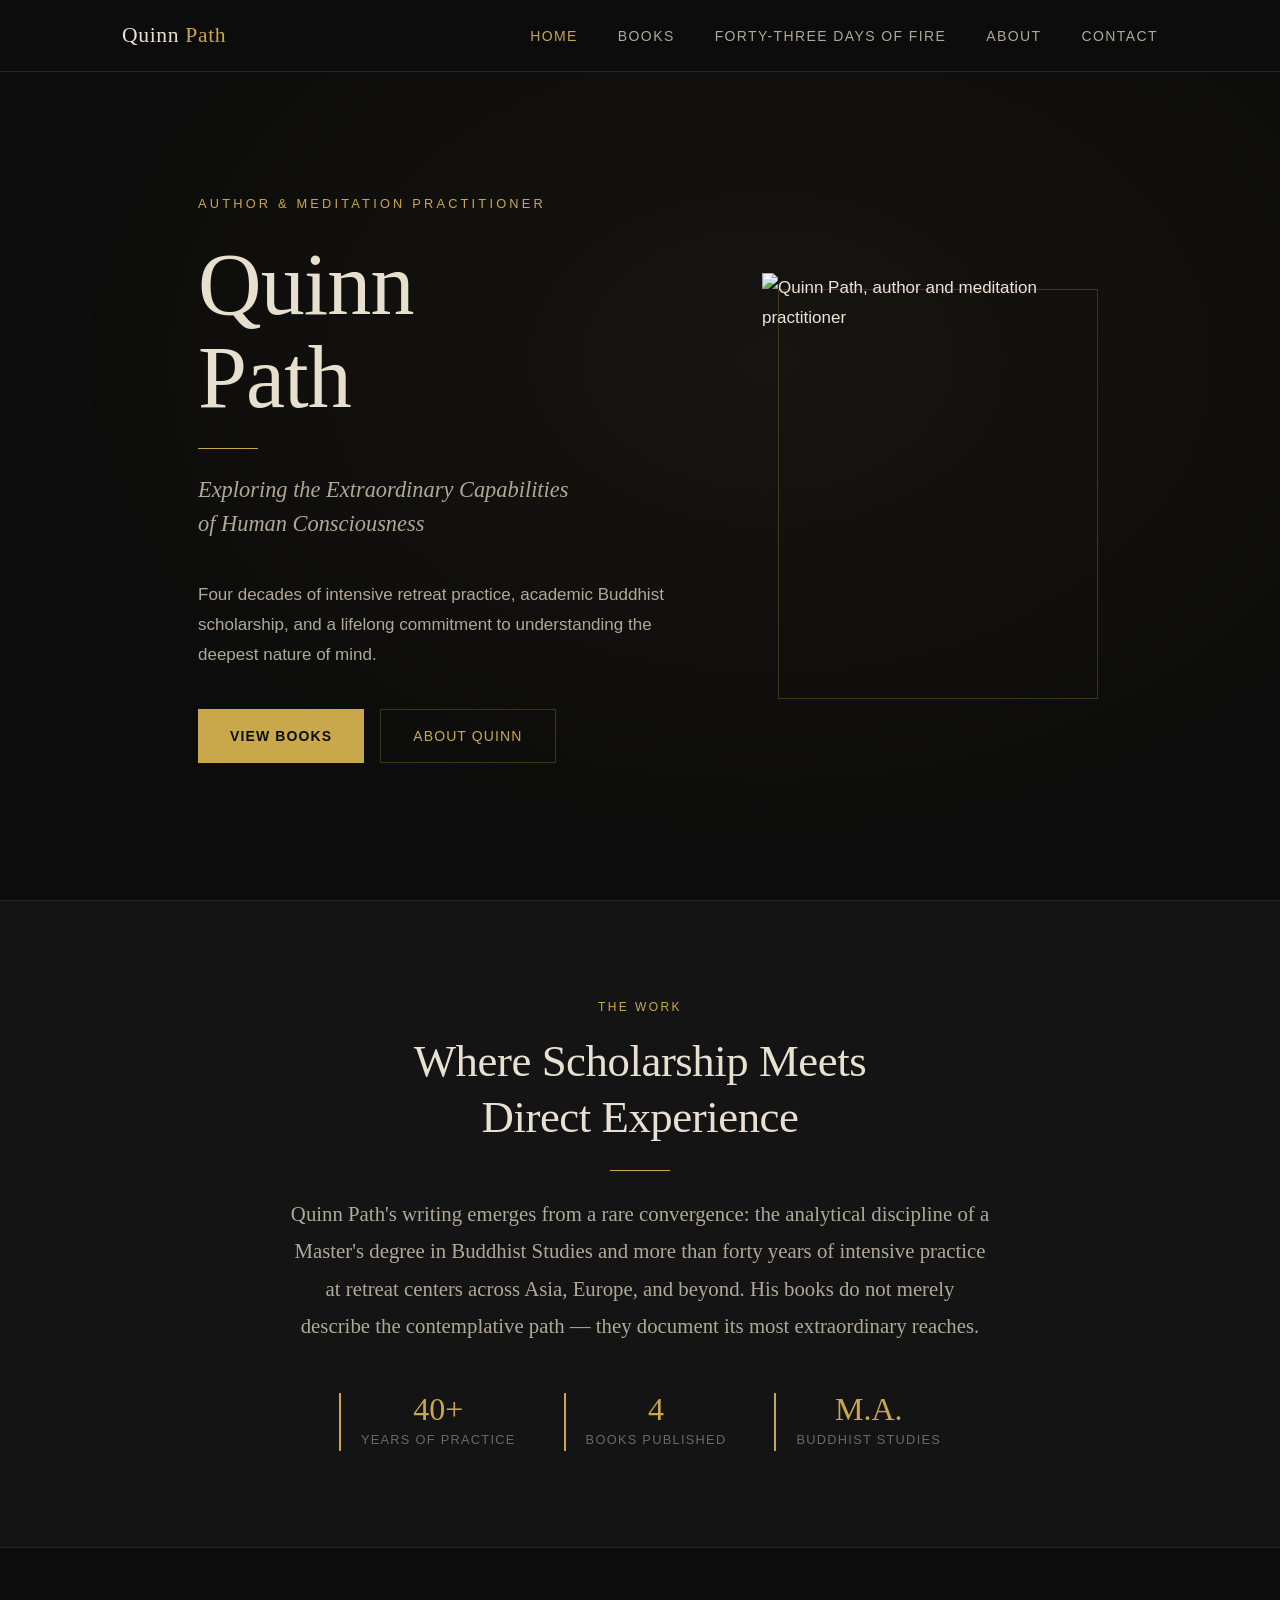
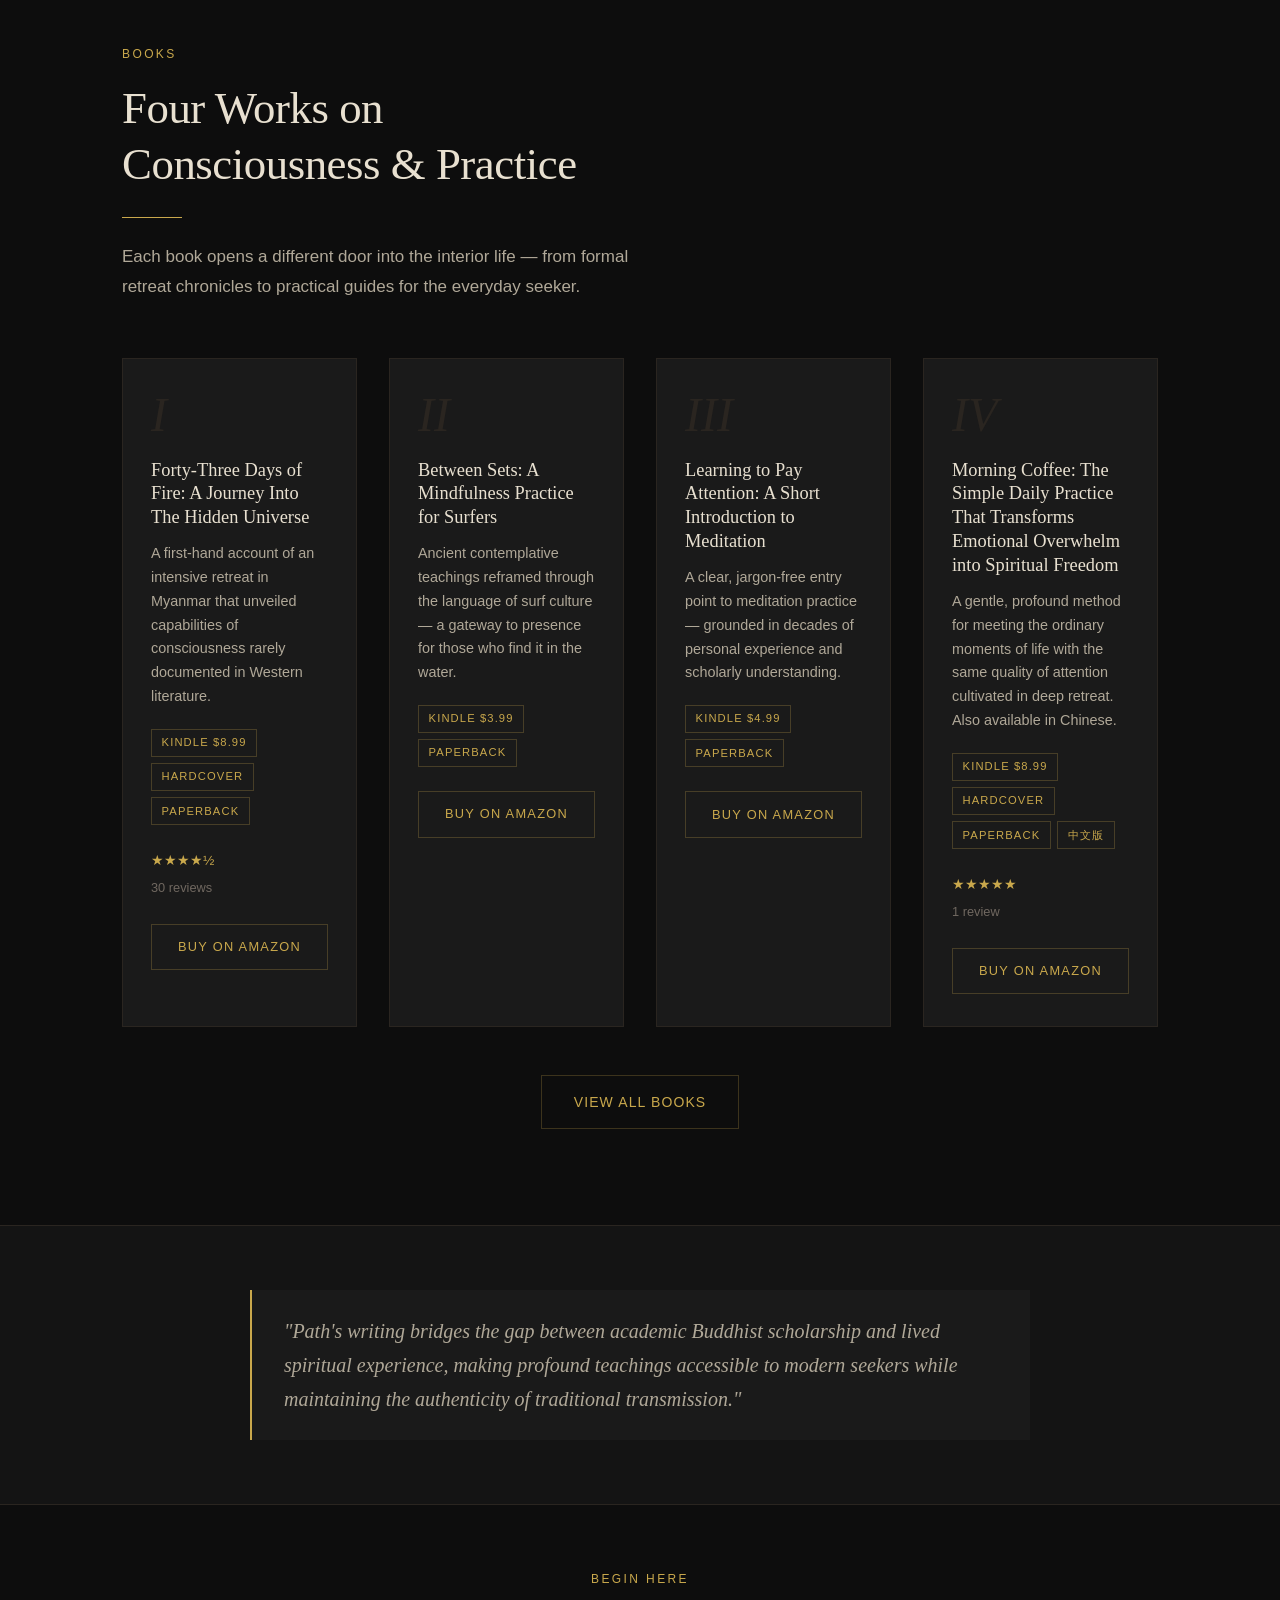
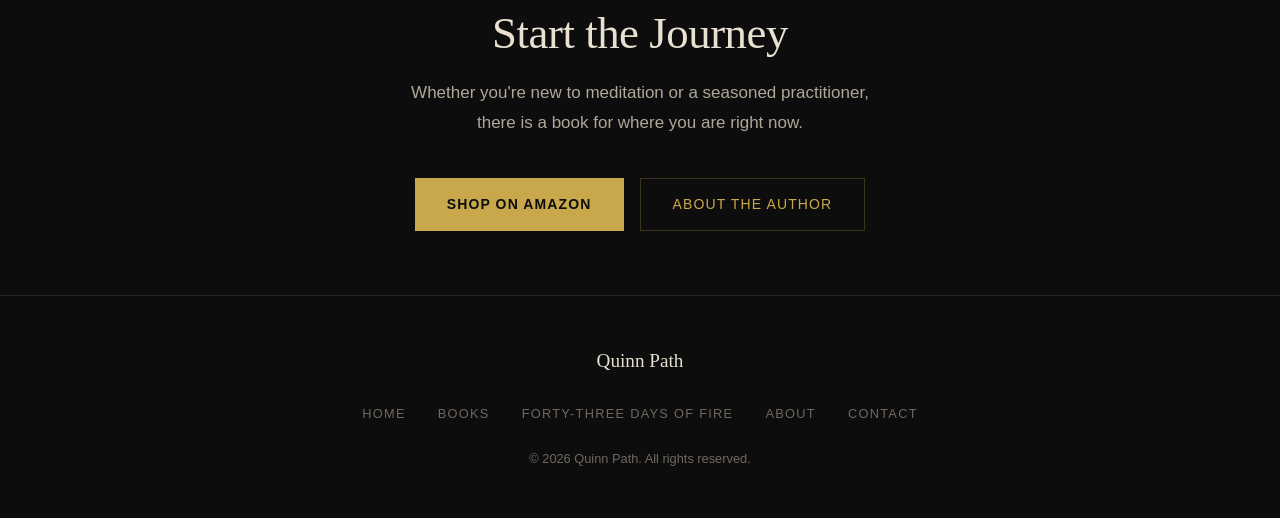
==== index.html @ c8786778 "Initial commit: Quinn Path author website" ====
<!DOCTYPE html>
<html lang="en">
<head>
  <meta charset="UTF-8">
  <meta name="viewport" content="width=device-width, initial-scale=1.0">
  <title>Quinn Path — Author & Meditation Practitioner</title>
  <meta name="description" content="Quinn Path is a meditation practitioner and writer whose four-decade journey into human consciousness has produced four books bridging Buddhist scholarship and lived spiritual experience.">
  <meta name="keywords" content="Quinn Path, meditation, Buddhism, consciousness, retreat, mindfulness, author">
  <meta property="og:title" content="Quinn Path — Author & Meditation Practitioner">
  <meta property="og:description" content="Exploring the Extraordinary Capabilities of Human Consciousness">
  <meta property="og:type" content="website">
  <link rel="icon" type="image/svg+xml" href="favicon.svg">
  <link rel="stylesheet" href="css/styles.css">
</head>
<body>

  <!-- Navigation -->
  <nav class="nav" role="navigation" aria-label="Main navigation">
    <div class="nav__inner">
      <a href="index.html" class="nav__logo">Quinn <span>Path</span></a>
      <button class="nav__toggle" aria-label="Toggle menu" aria-expanded="false">
        <span></span><span></span><span></span>
      </button>
      <ul class="nav__links">
        <li><a href="index.html">Home</a></li>
        <li><a href="books.html">Books</a></li>
        <li><a href="forty-three-days.html">Forty-Three Days of Fire</a></li>
        <li><a href="about.html">About</a></li>
        <li><a href="contact.html">Contact</a></li>
      </ul>
    </div>
  </nav>

  <!-- Hero -->
  <section class="hero">
    <div class="container">
      <div class="hero__inner">
        <div class="hero__text">
          <p class="hero__eyebrow">Author &amp; Meditation Practitioner</p>
          <h1 class="hero__title">Quinn<br>Path</h1>
          <div class="divider"></div>
          <p class="hero__tagline">Exploring the Extraordinary Capabilities<br>of Human Consciousness</p>
          <p style="color:var(--text-secondary);margin-bottom:2.5rem;max-width:500px;">
            Four decades of intensive retreat practice, academic Buddhist scholarship,
            and a lifelong commitment to understanding the deepest nature of mind.
          </p>
          <div class="hero__actions">
            <a href="books.html" class="btn btn--gold">View Books</a>
            <a href="about.html" class="btn btn--outline">About Quinn</a>
          </div>
        </div>

        <div class="hero__photo-wrap">
          <img
            src="quyen%20profile%20pic1.jpeg"
            alt="Quinn Path, author and meditation practitioner"
            class="hero__photo"
          >
          <div class="hero__photo-frame"></div>
        </div>
      </div>
    </div>
  </section>

  <!-- Brief Introduction -->
  <section class="section" style="background:var(--bg-secondary);border-top:1px solid var(--border);border-bottom:1px solid var(--border);">
    <div class="container">
      <div style="max-width:780px;margin:0 auto;text-align:center;">
        <p class="section-label">The Work</p>
        <h2 style="margin-bottom:1.5rem;">Where Scholarship Meets<br>Direct Experience</h2>
        <div class="divider divider--center"></div>
        <p class="intro-text" style="margin:0 auto;">
          Quinn Path's writing emerges from a rare convergence: the analytical discipline
          of a Master's degree in Buddhist Studies and more than forty years of intensive
          practice at retreat centers across Asia, Europe, and beyond. His books do not
          merely describe the contemplative path — they document its most extraordinary
          reaches.
        </p>
        <div class="stats-row" style="justify-content:center;margin-top:3rem;">
          <div class="stat">
            <div class="stat__number">40+</div>
            <div class="stat__label">Years of Practice</div>
          </div>
          <div class="stat">
            <div class="stat__number">4</div>
            <div class="stat__label">Books Published</div>
          </div>
          <div class="stat">
            <div class="stat__number">M.A.</div>
            <div class="stat__label">Buddhist Studies</div>
          </div>
        </div>
      </div>
    </div>
  </section>

  <!-- Featured Books -->
  <section class="section">
    <div class="container">
      <p class="section-label reveal">Books</p>
      <h2 class="reveal" style="margin-bottom:0.5rem;">Four Works on<br>Consciousness &amp; Practice</h2>
      <div class="divider reveal"></div>
      <p style="color:var(--text-secondary);max-width:560px;margin-bottom:3.5rem;" class="reveal">
        Each book opens a different door into the interior life — from formal retreat
        chronicles to practical guides for the everyday seeker.
      </p>

      <div class="books-grid">

        <!-- Book 1 -->
        <div class="book-card reveal">
          <div class="book-card__number">I</div>
          <h3 class="book-card__title">Forty-Three Days of Fire: A Journey Into The Hidden Universe</h3>
          <p class="book-card__desc">A first-hand account of an intensive retreat in Myanmar that unveiled capabilities of consciousness rarely documented in Western literature.</p>
          <div class="book-card__formats">
            <span class="format-tag">Kindle $8.99</span>
            <span class="format-tag">Hardcover</span>
            <span class="format-tag">Paperback</span>
          </div>
          <div class="book-card__stars">★★★★½</div>
          <div class="book-card__reviews">30 reviews</div>
          <a href="https://www.amazon.com/author/quinnpath" target="_blank" rel="noopener" class="book-card__cta">Buy on Amazon</a>
        </div>

        <!-- Book 2 -->
        <div class="book-card reveal">
          <div class="book-card__number">II</div>
          <h3 class="book-card__title">Between Sets: A Mindfulness Practice for Surfers</h3>
          <p class="book-card__desc">Ancient contemplative teachings reframed through the language of surf culture — a gateway to presence for those who find it in the water.</p>
          <div class="book-card__formats">
            <span class="format-tag">Kindle $3.99</span>
            <span class="format-tag">Paperback</span>
          </div>
          <a href="https://www.amazon.com/author/quinnpath" target="_blank" rel="noopener" class="book-card__cta">Buy on Amazon</a>
        </div>

        <!-- Book 3 -->
        <div class="book-card reveal">
          <div class="book-card__number">III</div>
          <h3 class="book-card__title">Learning to Pay Attention: A Short Introduction to Meditation</h3>
          <p class="book-card__desc">A clear, jargon-free entry point to meditation practice — grounded in decades of personal experience and scholarly understanding.</p>
          <div class="book-card__formats">
            <span class="format-tag">Kindle $4.99</span>
            <span class="format-tag">Paperback</span>
          </div>
          <a href="https://www.amazon.com/author/quinnpath" target="_blank" rel="noopener" class="book-card__cta">Buy on Amazon</a>
        </div>

        <!-- Book 4 -->
        <div class="book-card reveal">
          <div class="book-card__number">IV</div>
          <h3 class="book-card__title">Morning Coffee: The Simple Daily Practice That Transforms Emotional Overwhelm into Spiritual Freedom</h3>
          <p class="book-card__desc">A gentle, profound method for meeting the ordinary moments of life with the same quality of attention cultivated in deep retreat. Also available in Chinese.</p>
          <div class="book-card__formats">
            <span class="format-tag">Kindle $8.99</span>
            <span class="format-tag">Hardcover</span>
            <span class="format-tag">Paperback</span>
            <span class="format-tag">中文版</span>
          </div>
          <div class="book-card__stars">★★★★★</div>
          <div class="book-card__reviews">1 review</div>
          <a href="https://www.amazon.com/author/quinnpath" target="_blank" rel="noopener" class="book-card__cta">Buy on Amazon</a>
        </div>

      </div>

      <div class="text-center mt-3 reveal">
        <a href="books.html" class="btn btn--outline">View All Books</a>
      </div>
    </div>
  </section>

  <!-- Pull Quote -->
  <section class="section--sm" style="background:var(--bg-secondary);border-top:1px solid var(--border);border-bottom:1px solid var(--border);">
    <div class="container">
      <div class="pull-quote reveal" style="max-width:780px;margin:0 auto;">
        <p>
          "Path's writing bridges the gap between academic Buddhist scholarship and lived
          spiritual experience, making profound teachings accessible to modern seekers
          while maintaining the authenticity of traditional transmission."
        </p>
      </div>
    </div>
  </section>

  <!-- CTA Strip -->
  <section class="section--sm">
    <div class="container text-center">
      <p class="section-label reveal">Begin Here</p>
      <h2 class="reveal" style="margin-bottom:1rem;">Start the Journey</h2>
      <p style="color:var(--text-secondary);max-width:480px;margin:0 auto 2.5rem;" class="reveal">
        Whether you're new to meditation or a seasoned practitioner, there is a book
        for where you are right now.
      </p>
      <div class="reveal" style="display:flex;gap:1rem;justify-content:center;flex-wrap:wrap;">
        <a href="https://www.amazon.com/author/quinnpath" target="_blank" rel="noopener" class="btn btn--gold">Shop on Amazon</a>
        <a href="about.html" class="btn btn--outline">About the Author</a>
      </div>
    </div>
  </section>

  <!-- Footer -->
  <footer class="footer">
    <div class="container">
      <div class="footer__name">Quinn Path</div>
      <ul class="footer__links">
        <li><a href="index.html">Home</a></li>
        <li><a href="books.html">Books</a></li>
        <li><a href="forty-three-days.html">Forty-Three Days of Fire</a></li>
        <li><a href="about.html">About</a></li>
        <li><a href="contact.html">Contact</a></li>
      </ul>
      <p class="footer__copy">&copy; <span id="yr"></span> Quinn Path. All rights reserved.</p>
    </div>
  </footer>

  <script>document.getElementById('yr').textContent = new Date().getFullYear();</script>
  <script src="js/main.js"></script>
</body>
</html>
---- css/styles.css ----
/* ============================================================
   Quinn Path — Author Website
   Shared Stylesheet
   ============================================================ */

/* ---------- Reset & Base ---------- */
*, *::before, *::after {
  box-sizing: border-box;
  margin: 0;
  padding: 0;
}

:root {
  --bg-primary:    #0d0d0d;
  --bg-secondary:  #141414;
  --bg-card:       #1a1a1a;
  --bg-raised:     #212121;
  --gold:          #c9a84c;
  --gold-light:    #e0c070;
  --gold-dim:      #8a6e2f;
  --text-primary:  #e8e0d0;
  --text-secondary:#b0a898;
  --text-muted:    #706860;
  --border:        #2a2520;
  --border-gold:   rgba(201,168,76,0.25);
  --font-serif:    Georgia, 'Times New Roman', serif;
  --font-sans:     'Helvetica Neue', Arial, sans-serif;
  --max-w:         1100px;
  --nav-h:         72px;
  --transition:    0.3s ease;
}

html {
  font-size: 16px;
  scroll-behavior: smooth;
}

body {
  background-color: var(--bg-primary);
  color: var(--text-primary);
  font-family: var(--font-sans);
  font-size: 1.0625rem;
  line-height: 1.75;
  min-height: 100vh;
  -webkit-font-smoothing: antialiased;
}

a {
  color: var(--gold);
  text-decoration: none;
  transition: color var(--transition);
}
a:hover { color: var(--gold-light); }

img {
  display: block;
  max-width: 100%;
}

/* ---------- Typography ---------- */
h1, h2, h3, h4 {
  font-family: var(--font-serif);
  font-weight: normal;
  line-height: 1.25;
  color: var(--text-primary);
}

h1 { font-size: clamp(2.4rem, 5vw, 4rem); letter-spacing: -0.01em; }
h2 { font-size: clamp(1.8rem, 3.5vw, 2.8rem); letter-spacing: -0.01em; }
h3 { font-size: clamp(1.25rem, 2.5vw, 1.75rem); }
h4 { font-size: 1.2rem; }

p { margin-bottom: 1.25em; }
p:last-child { margin-bottom: 0; }

.gold { color: var(--gold); }
.serif { font-family: var(--font-serif); }

/* ---------- Layout ---------- */
.container {
  max-width: var(--max-w);
  margin: 0 auto;
  padding: 0 2rem;
}

.section {
  padding: 6rem 0;
}

.section--sm {
  padding: 4rem 0;
}

/* ---------- Navigation ---------- */
.nav {
  position: fixed;
  top: 0;
  left: 0;
  right: 0;
  z-index: 100;
  height: var(--nav-h);
  background: rgba(13,13,13,0.92);
  backdrop-filter: blur(12px);
  -webkit-backdrop-filter: blur(12px);
  border-bottom: 1px solid var(--border);
  transition: box-shadow var(--transition);
}

.nav.scrolled {
  box-shadow: 0 2px 24px rgba(0,0,0,0.6);
}

.nav__inner {
  max-width: var(--max-w);
  margin: 0 auto;
  padding: 0 2rem;
  height: 100%;
  display: flex;
  align-items: center;
  justify-content: space-between;
}

.nav__logo {
  font-family: var(--font-serif);
  font-size: 1.35rem;
  color: var(--text-primary);
  letter-spacing: 0.03em;
}
.nav__logo span { color: var(--gold); }
.nav__logo:hover { color: var(--text-primary); }

.nav__links {
  display: flex;
  align-items: center;
  gap: 2.5rem;
  list-style: none;
}

.nav__links a {
  font-family: var(--font-sans);
  font-size: 0.875rem;
  letter-spacing: 0.1em;
  text-transform: uppercase;
  color: var(--text-secondary);
  transition: color var(--transition);
}
.nav__links a:hover,
.nav__links a.active {
  color: var(--gold);
}

.nav__toggle {
  display: none;
  flex-direction: column;
  gap: 5px;
  cursor: pointer;
  padding: 4px;
  background: none;
  border: none;
}
.nav__toggle span {
  display: block;
  width: 24px;
  height: 1.5px;
  background: var(--text-secondary);
  transition: var(--transition);
}

/* ---------- Mobile Nav ---------- */
@media (max-width: 768px) {
  .nav__toggle { display: flex; }

  .nav__links {
    position: fixed;
    top: var(--nav-h);
    left: 0; right: 0;
    background: var(--bg-secondary);
    border-bottom: 1px solid var(--border);
    flex-direction: column;
    align-items: flex-start;
    gap: 0;
    padding: 1.5rem 2rem;
    transform: translateY(-110%);
    opacity: 0;
    transition: transform 0.35s ease, opacity 0.35s ease;
    pointer-events: none;
  }
  .nav__links.open {
    transform: translateY(0);
    opacity: 1;
    pointer-events: auto;
  }
  .nav__links li { width: 100%; }
  .nav__links a {
    display: block;
    padding: 0.85rem 0;
    border-bottom: 1px solid var(--border);
    font-size: 0.9rem;
  }
  .nav__links li:last-child a { border-bottom: none; }
}

/* ---------- Buttons ---------- */
.btn {
  display: inline-flex;
  align-items: center;
  gap: 0.5rem;
  padding: 0.85rem 2rem;
  font-family: var(--font-sans);
  font-size: 0.875rem;
  letter-spacing: 0.08em;
  text-transform: uppercase;
  border: none;
  cursor: pointer;
  transition: var(--transition);
  text-decoration: none;
}

.btn--gold {
  background: var(--gold);
  color: #0d0d0d;
  font-weight: 600;
}
.btn--gold:hover {
  background: var(--gold-light);
  color: #0d0d0d;
}

.btn--outline {
  background: transparent;
  color: var(--gold);
  border: 1px solid var(--border-gold);
}
.btn--outline:hover {
  background: rgba(201,168,76,0.08);
  color: var(--gold-light);
  border-color: var(--gold);
}

/* ---------- Divider ---------- */
.divider {
  width: 60px;
  height: 1px;
  background: var(--gold);
  margin: 1.5rem 0;
}

.divider--center { margin: 1.5rem auto; }

/* ---------- Section Label ---------- */
.section-label {
  font-family: var(--font-sans);
  font-size: 0.75rem;
  letter-spacing: 0.2em;
  text-transform: uppercase;
  color: var(--gold);
  margin-bottom: 1rem;
}

/* ---------- Hero ---------- */
.hero {
  min-height: 100vh;
  display: flex;
  align-items: center;
  padding: calc(var(--nav-h) + 3rem) 0 4rem;
  position: relative;
  overflow: hidden;
}

.hero::before {
  content: '';
  position: absolute;
  inset: 0;
  background: radial-gradient(ellipse at 60% 40%, rgba(201,168,76,0.05) 0%, transparent 65%);
  pointer-events: none;
}

.hero__inner {
  display: grid;
  grid-template-columns: 1fr auto;
  gap: 4rem;
  align-items: center;
}

.hero__text { max-width: 620px; }

.hero__eyebrow {
  font-family: var(--font-sans);
  font-size: 0.8rem;
  letter-spacing: 0.25em;
  text-transform: uppercase;
  color: var(--gold);
  margin-bottom: 1.5rem;
}

.hero__title {
  font-size: clamp(3rem, 7vw, 5.5rem);
  line-height: 1.05;
  margin-bottom: 1rem;
}

.hero__tagline {
  font-family: var(--font-serif);
  font-size: clamp(1.1rem, 2vw, 1.4rem);
  color: var(--text-secondary);
  font-style: italic;
  margin-bottom: 2.5rem;
  line-height: 1.5;
}

.hero__actions {
  display: flex;
  gap: 1rem;
  flex-wrap: wrap;
}

.hero__photo-wrap {
  position: relative;
  flex-shrink: 0;
}

.hero__photo {
  width: clamp(220px, 25vw, 340px);
  height: clamp(280px, 32vw, 440px);
  object-fit: cover;
  object-position: top center;
  filter: grayscale(20%) contrast(1.05);
}

.hero__photo-frame {
  position: absolute;
  inset: 16px -16px -16px 16px;
  border: 1px solid var(--border-gold);
  pointer-events: none;
}

@media (max-width: 768px) {
  .hero__inner {
    grid-template-columns: 1fr;
    text-align: center;
  }
  .hero__photo-wrap {
    order: -1;
    margin: 0 auto;
  }
  .hero__photo {
    width: 200px;
    height: 260px;
  }
  .hero__photo-frame { display: none; }
  .hero__actions { justify-content: center; }
  .divider { margin-left: auto; margin-right: auto; }
}

/* ---------- Book Cards ---------- */
.books-grid {
  display: grid;
  grid-template-columns: repeat(auto-fill, minmax(220px, 1fr));
  gap: 2rem;
}

.book-card {
  background: var(--bg-card);
  border: 1px solid var(--border);
  padding: 2rem 1.75rem;
  transition: border-color var(--transition), transform var(--transition);
  position: relative;
}

.book-card:hover {
  border-color: var(--border-gold);
  transform: translateY(-4px);
}

.book-card__number {
  font-family: var(--font-serif);
  font-size: 3rem;
  color: var(--border);
  line-height: 1;
  margin-bottom: 1.25rem;
  font-style: italic;
}

.book-card__title {
  font-family: var(--font-serif);
  font-size: 1.15rem;
  color: var(--text-primary);
  margin-bottom: 0.75rem;
  line-height: 1.3;
}

.book-card__desc {
  font-size: 0.9rem;
  color: var(--text-secondary);
  line-height: 1.65;
  margin-bottom: 1.25rem;
}

.book-card__formats {
  display: flex;
  flex-wrap: wrap;
  gap: 0.4rem;
  margin-bottom: 1.5rem;
}

.format-tag {
  font-size: 0.7rem;
  letter-spacing: 0.1em;
  text-transform: uppercase;
  color: var(--gold);
  border: 1px solid var(--border-gold);
  padding: 0.2rem 0.6rem;
}

.book-card__stars {
  font-size: 0.85rem;
  color: var(--gold);
  margin-bottom: 0.25rem;
}
.book-card__reviews {
  font-size: 0.8rem;
  color: var(--text-muted);
  margin-bottom: 1.5rem;
}

.book-card__cta {
  display: block;
  text-align: center;
  padding: 0.7rem 1rem;
  font-size: 0.8rem;
  letter-spacing: 0.1em;
  text-transform: uppercase;
  background: transparent;
  color: var(--gold);
  border: 1px solid var(--border-gold);
  transition: var(--transition);
}
.book-card__cta:hover {
  background: var(--gold);
  color: #0d0d0d;
}

/* ---------- Quote Block ---------- */
.pull-quote {
  border-left: 2px solid var(--gold);
  padding: 1.5rem 2rem;
  margin: 3rem 0;
  background: var(--bg-card);
}

.pull-quote p {
  font-family: var(--font-serif);
  font-size: 1.25rem;
  font-style: italic;
  color: var(--text-secondary);
  line-height: 1.7;
}

/* ---------- About Page ---------- */
.about-layout {
  display: grid;
  grid-template-columns: 320px 1fr;
  gap: 5rem;
  align-items: start;
}

.about-photo {
  position: sticky;
  top: calc(var(--nav-h) + 2rem);
}

.about-photo img {
  width: 100%;
  filter: grayscale(15%) contrast(1.05);
}

.about-photo-frame {
  position: relative;
}
.about-photo-frame::after {
  content: '';
  position: absolute;
  inset: 12px -12px -12px 12px;
  border: 1px solid var(--border-gold);
  pointer-events: none;
}

.about-body h3 {
  margin-top: 2.5rem;
  margin-bottom: 1rem;
  font-size: 1.3rem;
  color: var(--gold);
}
.about-body h3:first-child { margin-top: 0; }

.about-body p {
  color: var(--text-secondary);
  font-size: 1.0625rem;
}

@media (max-width: 900px) {
  .about-layout {
    grid-template-columns: 1fr;
    gap: 3rem;
  }
  .about-photo {
    position: relative;
    top: auto;
    max-width: 280px;
    margin: 0 auto;
  }
}

/* ---------- Diary Page ---------- */
.diary-empty {
  text-align: center;
  padding: 6rem 2rem;
  border: 1px dashed var(--border);
  background: var(--bg-card);
}

.diary-empty__icon {
  font-size: 3rem;
  margin-bottom: 1.5rem;
  opacity: 0.4;
}

.diary-empty h3 {
  font-family: var(--font-serif);
  font-size: 1.6rem;
  margin-bottom: 1rem;
  color: var(--text-secondary);
}

.diary-empty p {
  color: var(--text-muted);
  max-width: 400px;
  margin: 0 auto;
  font-style: italic;
}

/* ---------- Contact Form ---------- */
.contact-layout {
  display: grid;
  grid-template-columns: 1fr 1.5fr;
  gap: 5rem;
  align-items: start;
}

.contact-info h3 {
  font-size: 1.2rem;
  color: var(--gold);
  margin-bottom: 0.5rem;
  margin-top: 2rem;
  font-family: var(--font-serif);
}
.contact-info h3:first-child { margin-top: 0; }
.contact-info p {
  color: var(--text-secondary);
  font-size: 0.95rem;
}

.form-group {
  margin-bottom: 1.5rem;
}

.form-label {
  display: block;
  font-size: 0.8rem;
  letter-spacing: 0.12em;
  text-transform: uppercase;
  color: var(--text-muted);
  margin-bottom: 0.5rem;
}

.form-control {
  width: 100%;
  background: var(--bg-card);
  border: 1px solid var(--border);
  color: var(--text-primary);
  font-family: var(--font-sans);
  font-size: 1rem;
  padding: 0.85rem 1rem;
  outline: none;
  transition: border-color var(--transition);
  -webkit-appearance: none;
  appearance: none;
  border-radius: 0;
}

.form-control:focus {
  border-color: var(--gold);
}

.form-control::placeholder {
  color: var(--text-muted);
}

textarea.form-control {
  resize: vertical;
  min-height: 160px;
  font-family: var(--font-sans);
}

select.form-control {
  background-image: url("data:image/svg+xml,%3Csvg xmlns='http://www.w3.org/2000/svg' width='12' height='8' viewBox='0 0 12 8'%3E%3Cpath d='M1 1l5 5 5-5' stroke='%23706860' stroke-width='1.5' fill='none'/%3E%3C/svg%3E");
  background-repeat: no-repeat;
  background-position: right 1rem center;
  cursor: pointer;
}

select.form-control option {
  background: var(--bg-card);
}

.form-notice {
  font-size: 0.85rem;
  color: var(--text-muted);
  margin-top: 1rem;
  font-style: italic;
}

@media (max-width: 768px) {
  .contact-layout {
    grid-template-columns: 1fr;
    gap: 3rem;
  }
}

/* ---------- Page Hero (inner pages) ---------- */
.page-hero {
  padding: calc(var(--nav-h) + 4rem) 0 4rem;
  border-bottom: 1px solid var(--border);
}

.page-hero__eyebrow {
  font-size: 0.75rem;
  letter-spacing: 0.2em;
  text-transform: uppercase;
  color: var(--gold);
  margin-bottom: 1rem;
}

/* ---------- Footer ---------- */
.footer {
  border-top: 1px solid var(--border);
  padding: 3rem 0;
  text-align: center;
}

.footer__name {
  font-family: var(--font-serif);
  font-size: 1.2rem;
  color: var(--text-primary);
  margin-bottom: 0.5rem;
}

.footer__links {
  display: flex;
  justify-content: center;
  gap: 2rem;
  list-style: none;
  margin: 1.25rem 0;
  flex-wrap: wrap;
}

.footer__links a {
  font-size: 0.8rem;
  letter-spacing: 0.1em;
  text-transform: uppercase;
  color: var(--text-muted);
}
.footer__links a:hover { color: var(--gold); }

.footer__copy {
  font-size: 0.8rem;
  color: var(--text-muted);
}

/* ---------- Utilities ---------- */
.text-center { text-align: center; }
.mt-1 { margin-top: 1rem; }
.mt-2 { margin-top: 2rem; }
.mt-3 { margin-top: 3rem; }
.mb-1 { margin-bottom: 1rem; }
.mb-2 { margin-bottom: 2rem; }

/* ---------- Page Transitions ---------- */
body {
  animation: pageFadeIn 0.45s ease both;
}
@keyframes pageFadeIn {
  from { opacity: 0; transform: translateY(8px); }
  to   { opacity: 1; transform: translateY(0); }
}

/* ---------- Scroll reveal ---------- */
.reveal {
  opacity: 0;
  transform: translateY(20px);
  transition: opacity 0.6s ease, transform 0.6s ease;
}
.reveal.visible {
  opacity: 1;
  transform: none;
}

/* ---------- Intro Text ---------- */
.intro-text {
  font-family: var(--font-serif);
  font-size: clamp(1.1rem, 2vw, 1.3rem);
  color: var(--text-secondary);
  line-height: 1.8;
  max-width: 700px;
}

/* ---------- Stats Row ---------- */
.stats-row {
  display: flex;
  gap: 3rem;
  flex-wrap: wrap;
  margin-top: 3rem;
}

.stat {
  border-left: 2px solid var(--gold);
  padding-left: 1.25rem;
}

.stat__number {
  font-family: var(--font-serif);
  font-size: 2rem;
  color: var(--gold);
  line-height: 1;
  margin-bottom: 0.25rem;
}

.stat__label {
  font-size: 0.8rem;
  letter-spacing: 0.1em;
  text-transform: uppercase;
  color: var(--text-muted);
}
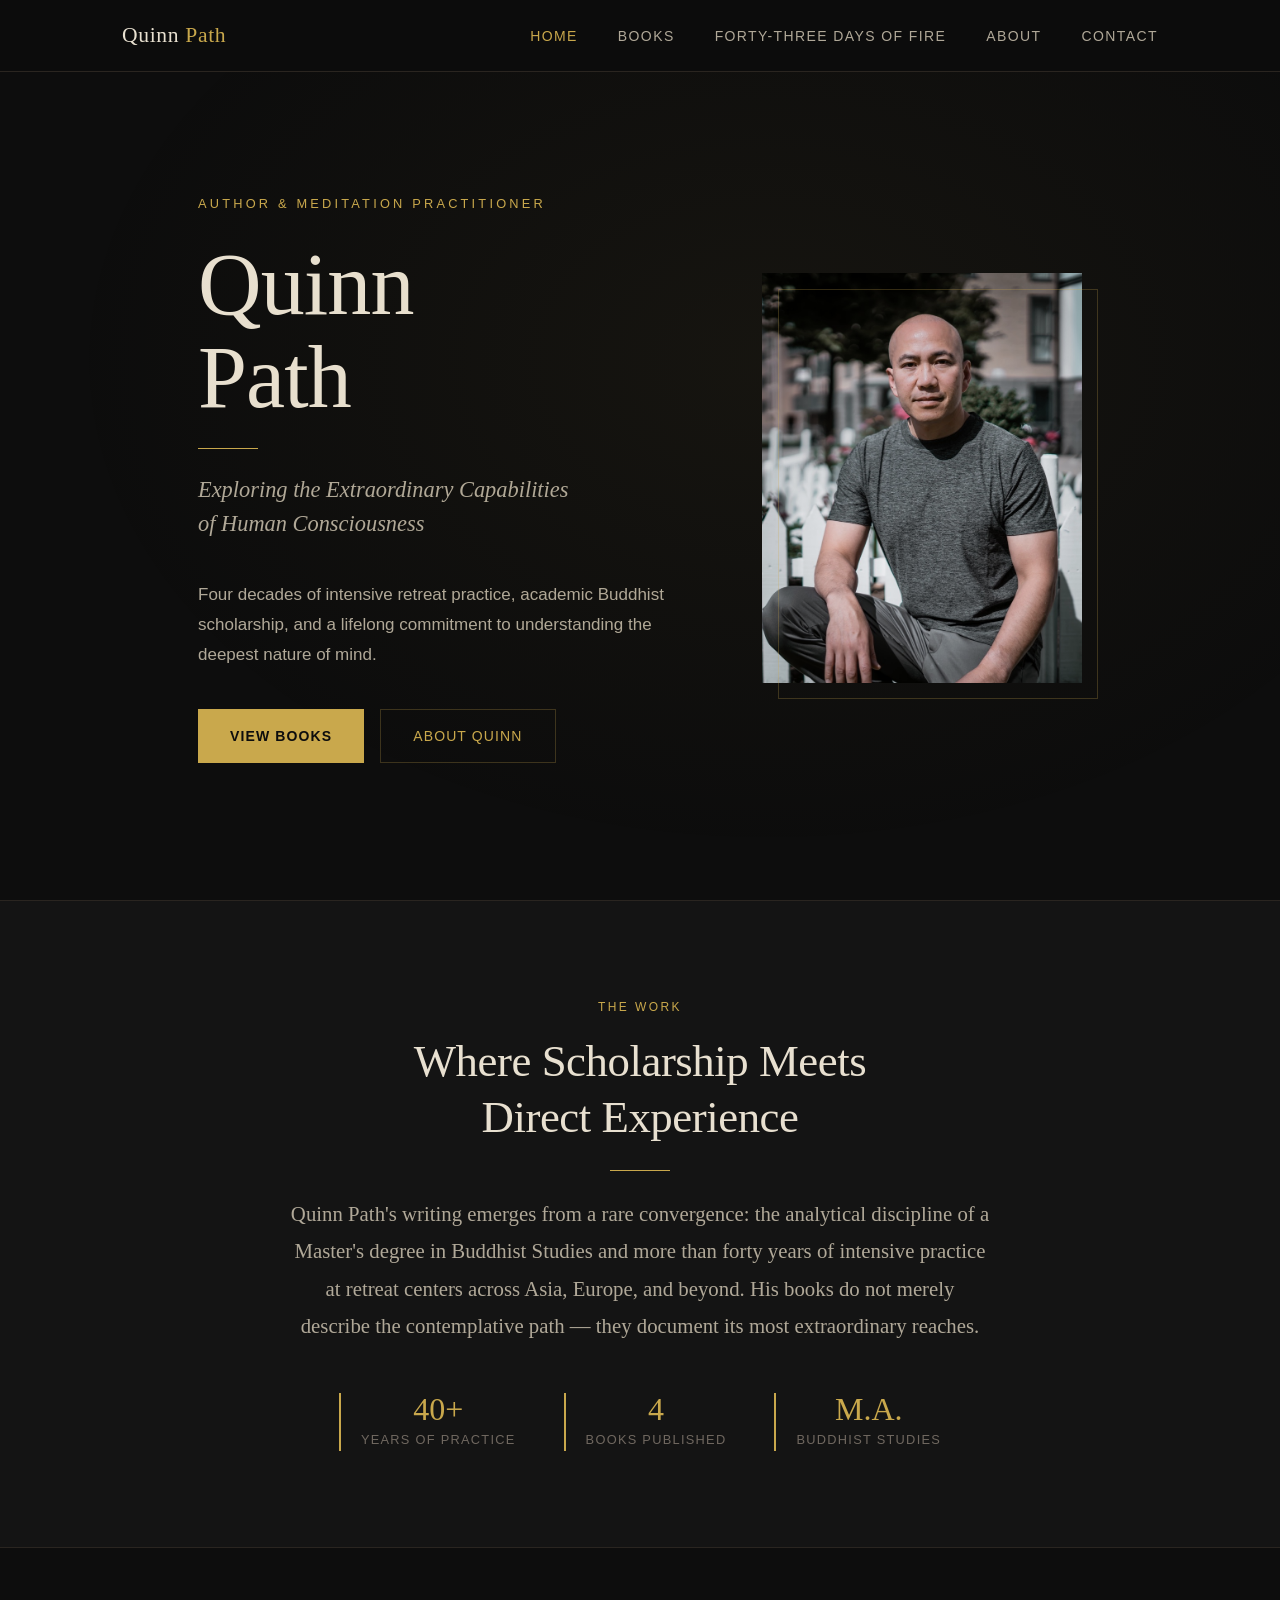
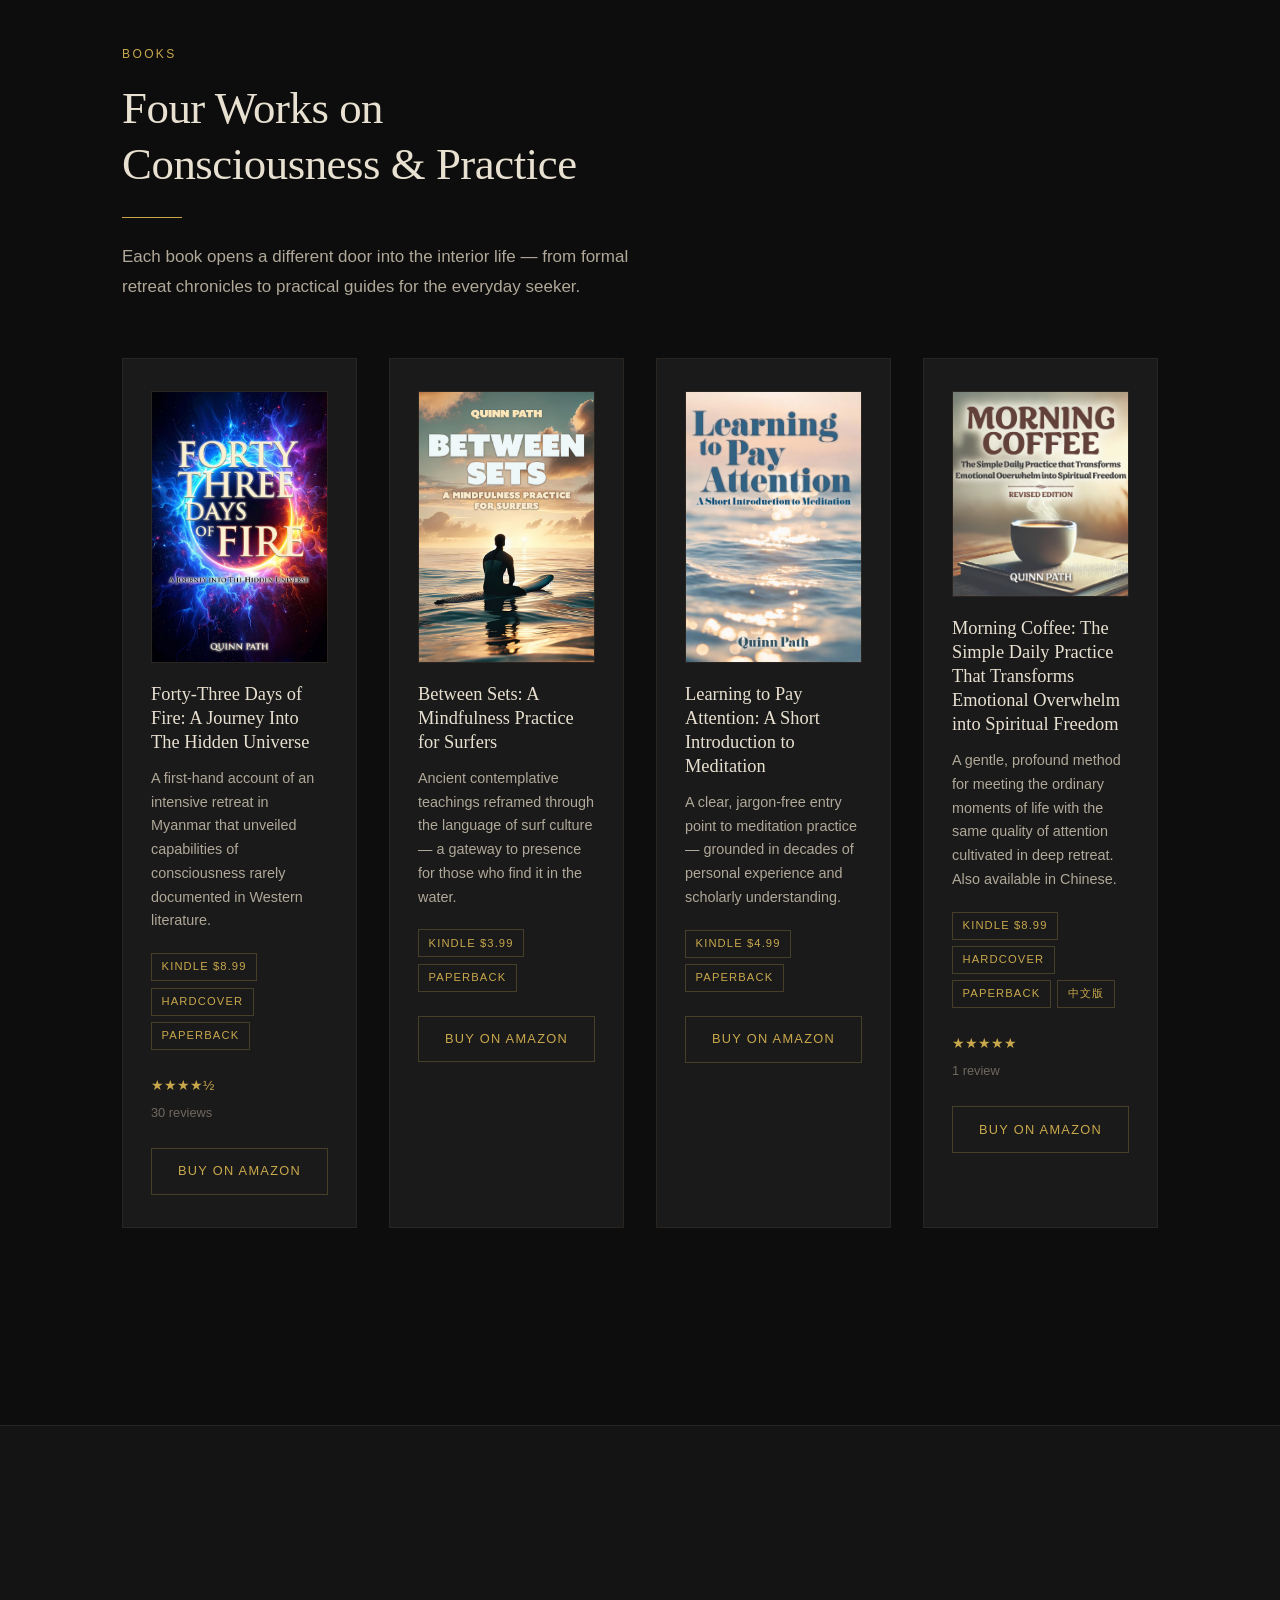
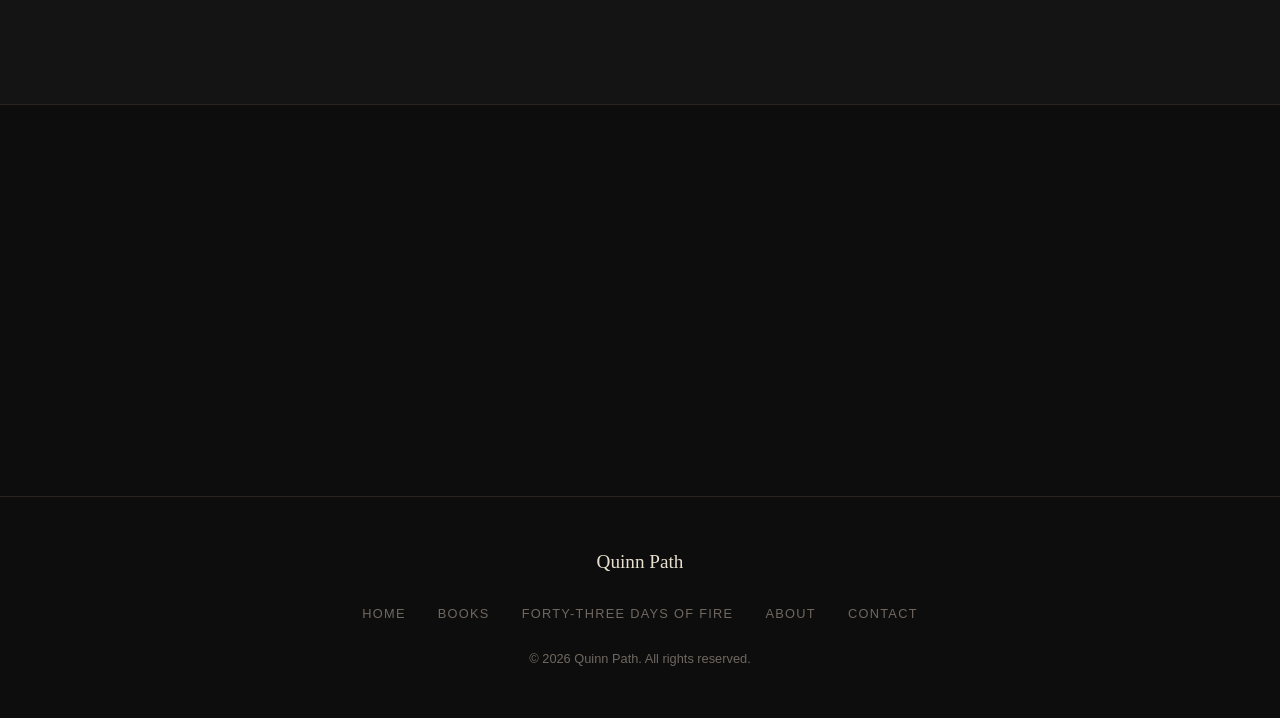
==== commit 4f11fad4: "Add real book cover images to all pages" ====
--- a/index.html
+++ b/index.html
@@ -109,7 +109,7 @@
 
         <!-- Book 1 -->
         <div class="book-card reveal">
-          <div class="book-card__number">I</div>
+          <img src="Forty-Three-Days-Of-Fire-Kindle_cover_ebook.jpg" alt="Forty-Three Days of Fire" style="width:100%;margin-bottom:1.25rem;border:1px solid var(--border);">
           <h3 class="book-card__title">Forty-Three Days of Fire: A Journey Into The Hidden Universe</h3>
           <p class="book-card__desc">A first-hand account of an intensive retreat in Myanmar that unveiled capabilities of consciousness rarely documented in Western literature.</p>
           <div class="book-card__formats">
@@ -124,7 +124,7 @@
 
         <!-- Book 2 -->
         <div class="book-card reveal">
-          <div class="book-card__number">II</div>
+          <img src="BetweenSets_KINDLE.jpg" alt="Between Sets" style="width:100%;margin-bottom:1.25rem;border:1px solid var(--border);">
           <h3 class="book-card__title">Between Sets: A Mindfulness Practice for Surfers</h3>
           <p class="book-card__desc">Ancient contemplative teachings reframed through the language of surf culture — a gateway to presence for those who find it in the water.</p>
           <div class="book-card__formats">
@@ -136,7 +136,7 @@
 
         <!-- Book 3 -->
         <div class="book-card reveal">
-          <div class="book-card__number">III</div>
+          <img src="Learning-to-Pay-Attention-Kindle.jpg" alt="Learning to Pay Attention" style="width:100%;margin-bottom:1.25rem;border:1px solid var(--border);">
           <h3 class="book-card__title">Learning to Pay Attention: A Short Introduction to Meditation</h3>
           <p class="book-card__desc">A clear, jargon-free entry point to meditation practice — grounded in decades of personal experience and scholarly understanding.</p>
           <div class="book-card__formats">
@@ -148,7 +148,7 @@
 
         <!-- Book 4 -->
         <div class="book-card reveal">
-          <div class="book-card__number">IV</div>
+          <img src="Revised%20Morning_Eng_TILE.jpg" alt="Morning Coffee" style="width:100%;margin-bottom:1.25rem;border:1px solid var(--border);">
           <h3 class="book-card__title">Morning Coffee: The Simple Daily Practice That Transforms Emotional Overwhelm into Spiritual Freedom</h3>
           <p class="book-card__desc">A gentle, profound method for meeting the ordinary moments of life with the same quality of attention cultivated in deep retreat. Also available in Chinese.</p>
           <div class="book-card__formats">
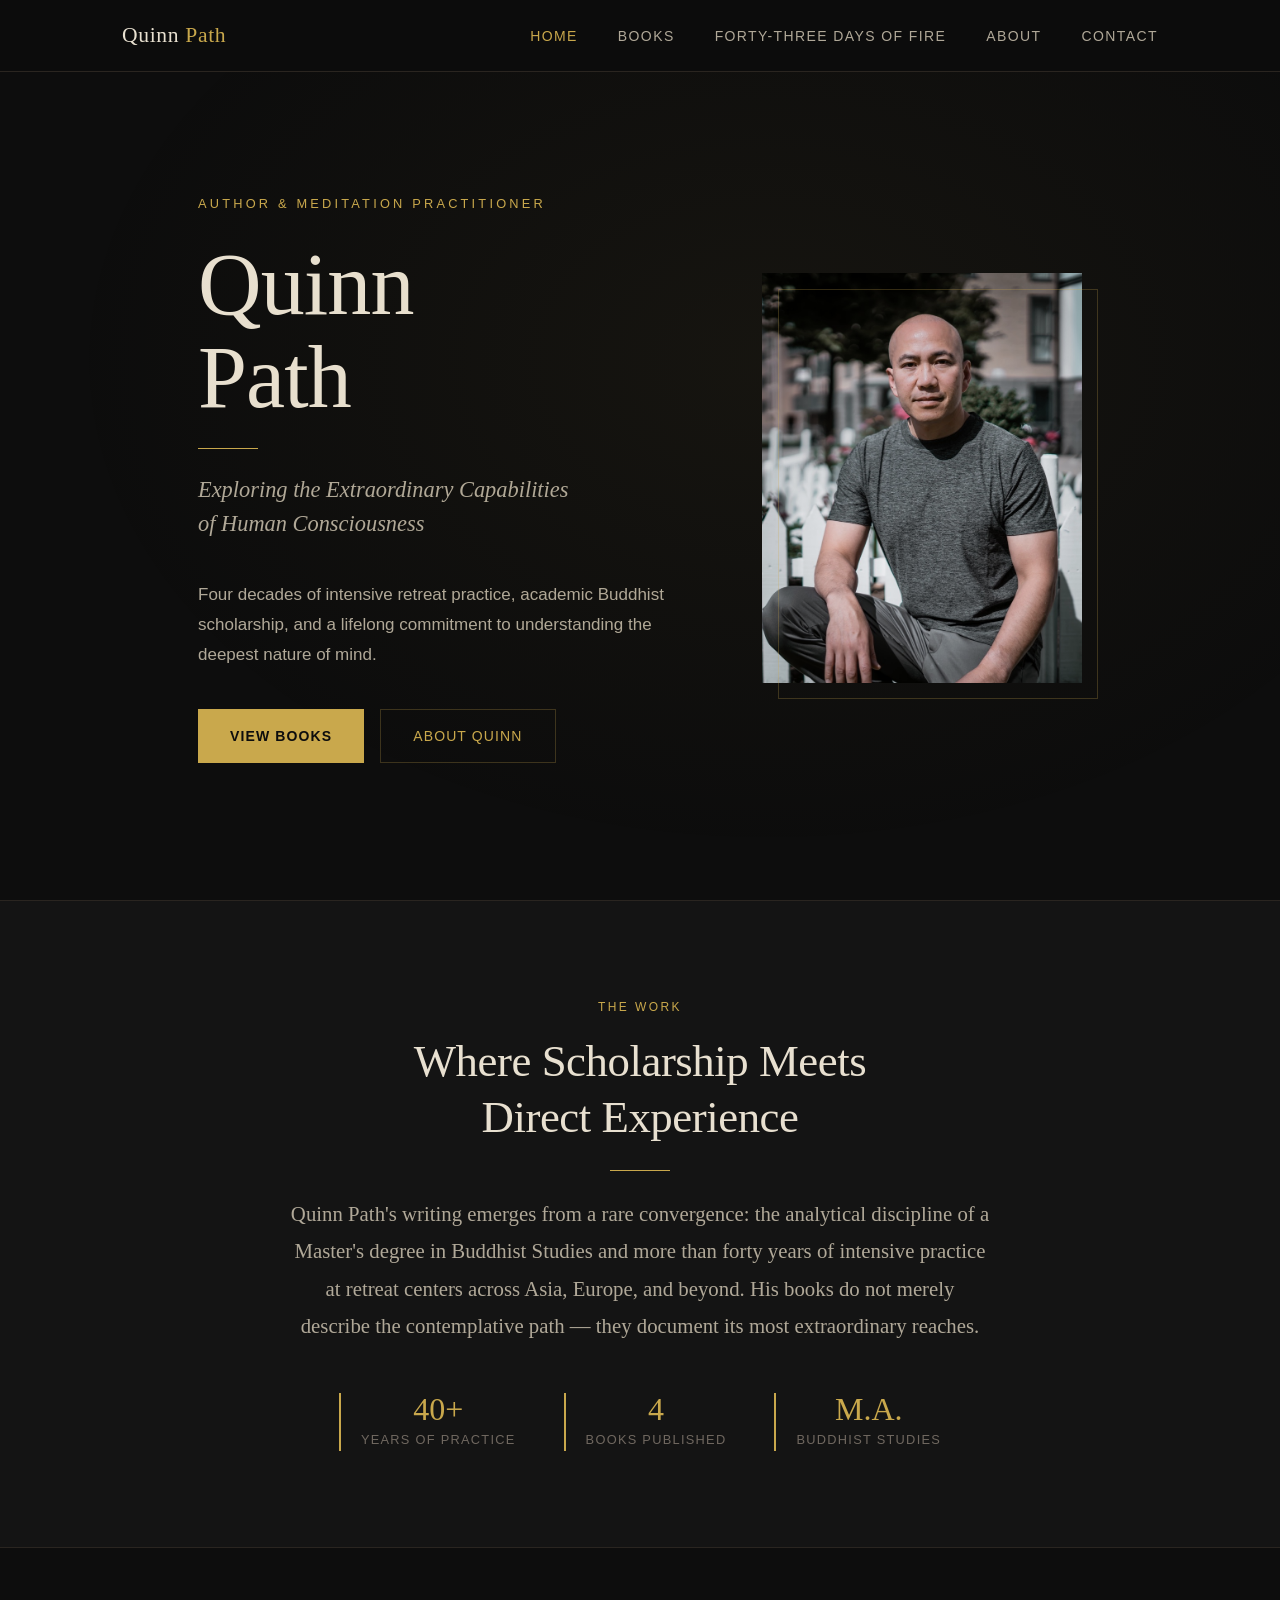
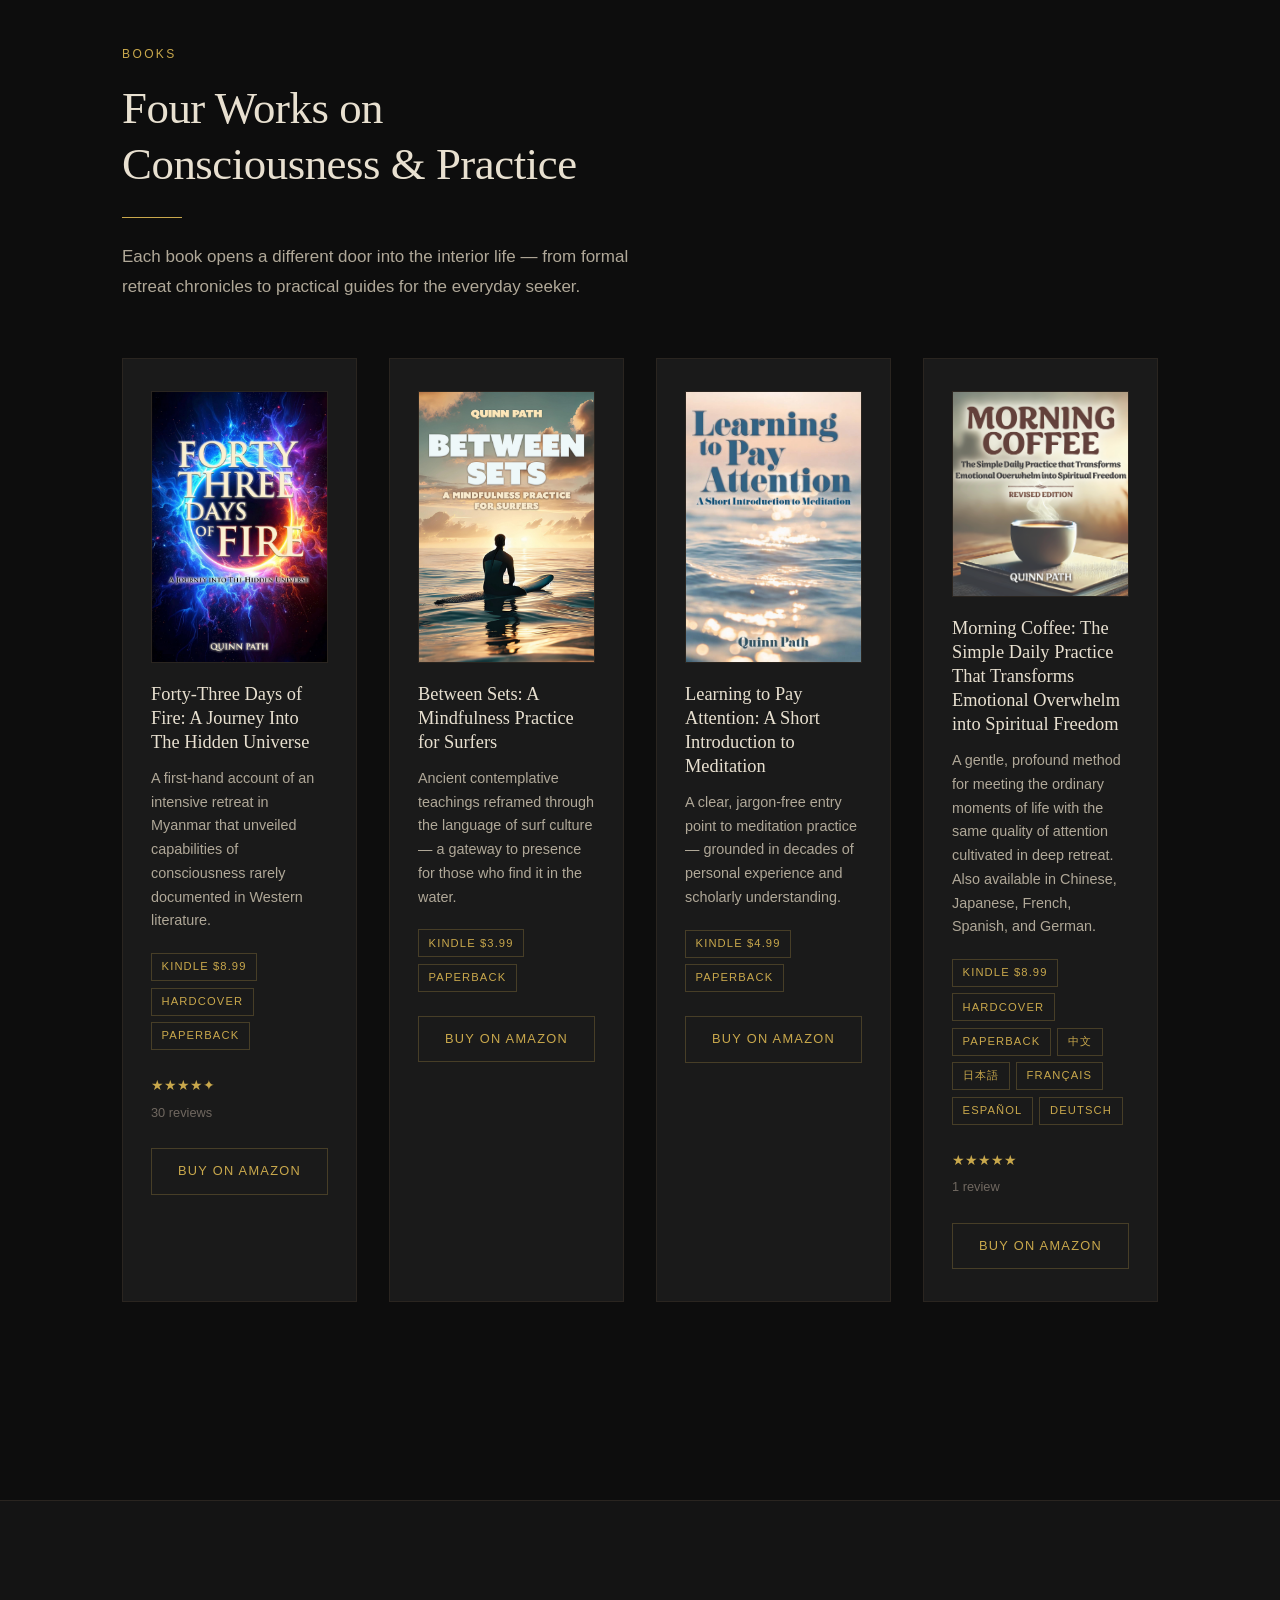
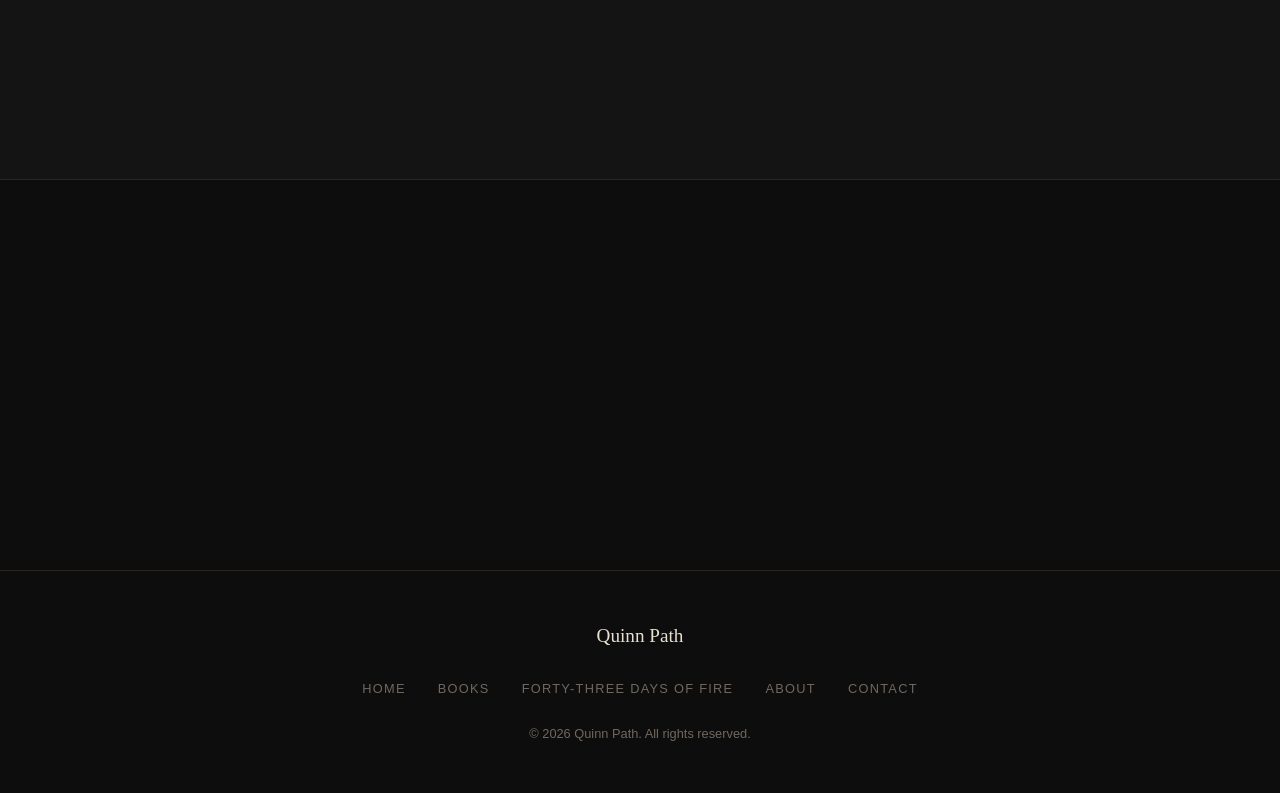
==== commit f5f55709: "Update book links, ratings, translations, and About page corrections" ====
--- a/index.html
+++ b/index.html
@@ -117,9 +117,9 @@
             <span class="format-tag">Hardcover</span>
             <span class="format-tag">Paperback</span>
           </div>
-          <div class="book-card__stars">★★★★½</div>
+          <div class="book-card__stars">★★★★✦</div>
           <div class="book-card__reviews">30 reviews</div>
-          <a href="https://www.amazon.com/author/quinnpath" target="_blank" rel="noopener" class="book-card__cta">Buy on Amazon</a>
+          <a href="https://www.amazon.com/Forty-Three-Days-Fire-Journey-Universe-ebook/dp/B0FL7WWPM6/" target="_blank" rel="noopener" class="book-card__cta">Buy on Amazon</a>
         </div>
 
         <!-- Book 2 -->
@@ -131,7 +131,7 @@
             <span class="format-tag">Kindle $3.99</span>
             <span class="format-tag">Paperback</span>
           </div>
-          <a href="https://www.amazon.com/author/quinnpath" target="_blank" rel="noopener" class="book-card__cta">Buy on Amazon</a>
+          <a href="https://www.amazon.com/Between-Sets-Mindfulness-Practice-Surfers-ebook/dp/B0GJN4K6V7/" target="_blank" rel="noopener" class="book-card__cta">Buy on Amazon</a>
         </div>
 
         <!-- Book 3 -->
@@ -143,23 +143,27 @@
             <span class="format-tag">Kindle $4.99</span>
             <span class="format-tag">Paperback</span>
           </div>
-          <a href="https://www.amazon.com/author/quinnpath" target="_blank" rel="noopener" class="book-card__cta">Buy on Amazon</a>
+          <a href="https://www.amazon.com/Learning-Pay-Attention-Introduction-Meditation-ebook/dp/B0GH15PF7P/" target="_blank" rel="noopener" class="book-card__cta">Buy on Amazon</a>
         </div>
 
         <!-- Book 4 -->
         <div class="book-card reveal">
           <img src="Revised%20Morning_Eng_TILE.jpg" alt="Morning Coffee" style="width:100%;margin-bottom:1.25rem;border:1px solid var(--border);">
           <h3 class="book-card__title">Morning Coffee: The Simple Daily Practice That Transforms Emotional Overwhelm into Spiritual Freedom</h3>
-          <p class="book-card__desc">A gentle, profound method for meeting the ordinary moments of life with the same quality of attention cultivated in deep retreat. Also available in Chinese.</p>
+          <p class="book-card__desc">A gentle, profound method for meeting the ordinary moments of life with the same quality of attention cultivated in deep retreat. Also available in Chinese, Japanese, French, Spanish, and German.</p>
           <div class="book-card__formats">
             <span class="format-tag">Kindle $8.99</span>
             <span class="format-tag">Hardcover</span>
             <span class="format-tag">Paperback</span>
-            <span class="format-tag">中文版</span>
+            <span class="format-tag">中文</span>
+            <span class="format-tag">日本語</span>
+            <span class="format-tag">Français</span>
+            <span class="format-tag">Español</span>
+            <span class="format-tag">Deutsch</span>
           </div>
           <div class="book-card__stars">★★★★★</div>
           <div class="book-card__reviews">1 review</div>
-          <a href="https://www.amazon.com/author/quinnpath" target="_blank" rel="noopener" class="book-card__cta">Buy on Amazon</a>
+          <a href="https://www.amazon.com/Morning-Coffee-Transforms-Emotional-Overwhelm-ebook/dp/B0GDLV9SWP/" target="_blank" rel="noopener" class="book-card__cta">Buy on Amazon</a>
         </div>
 
       </div>
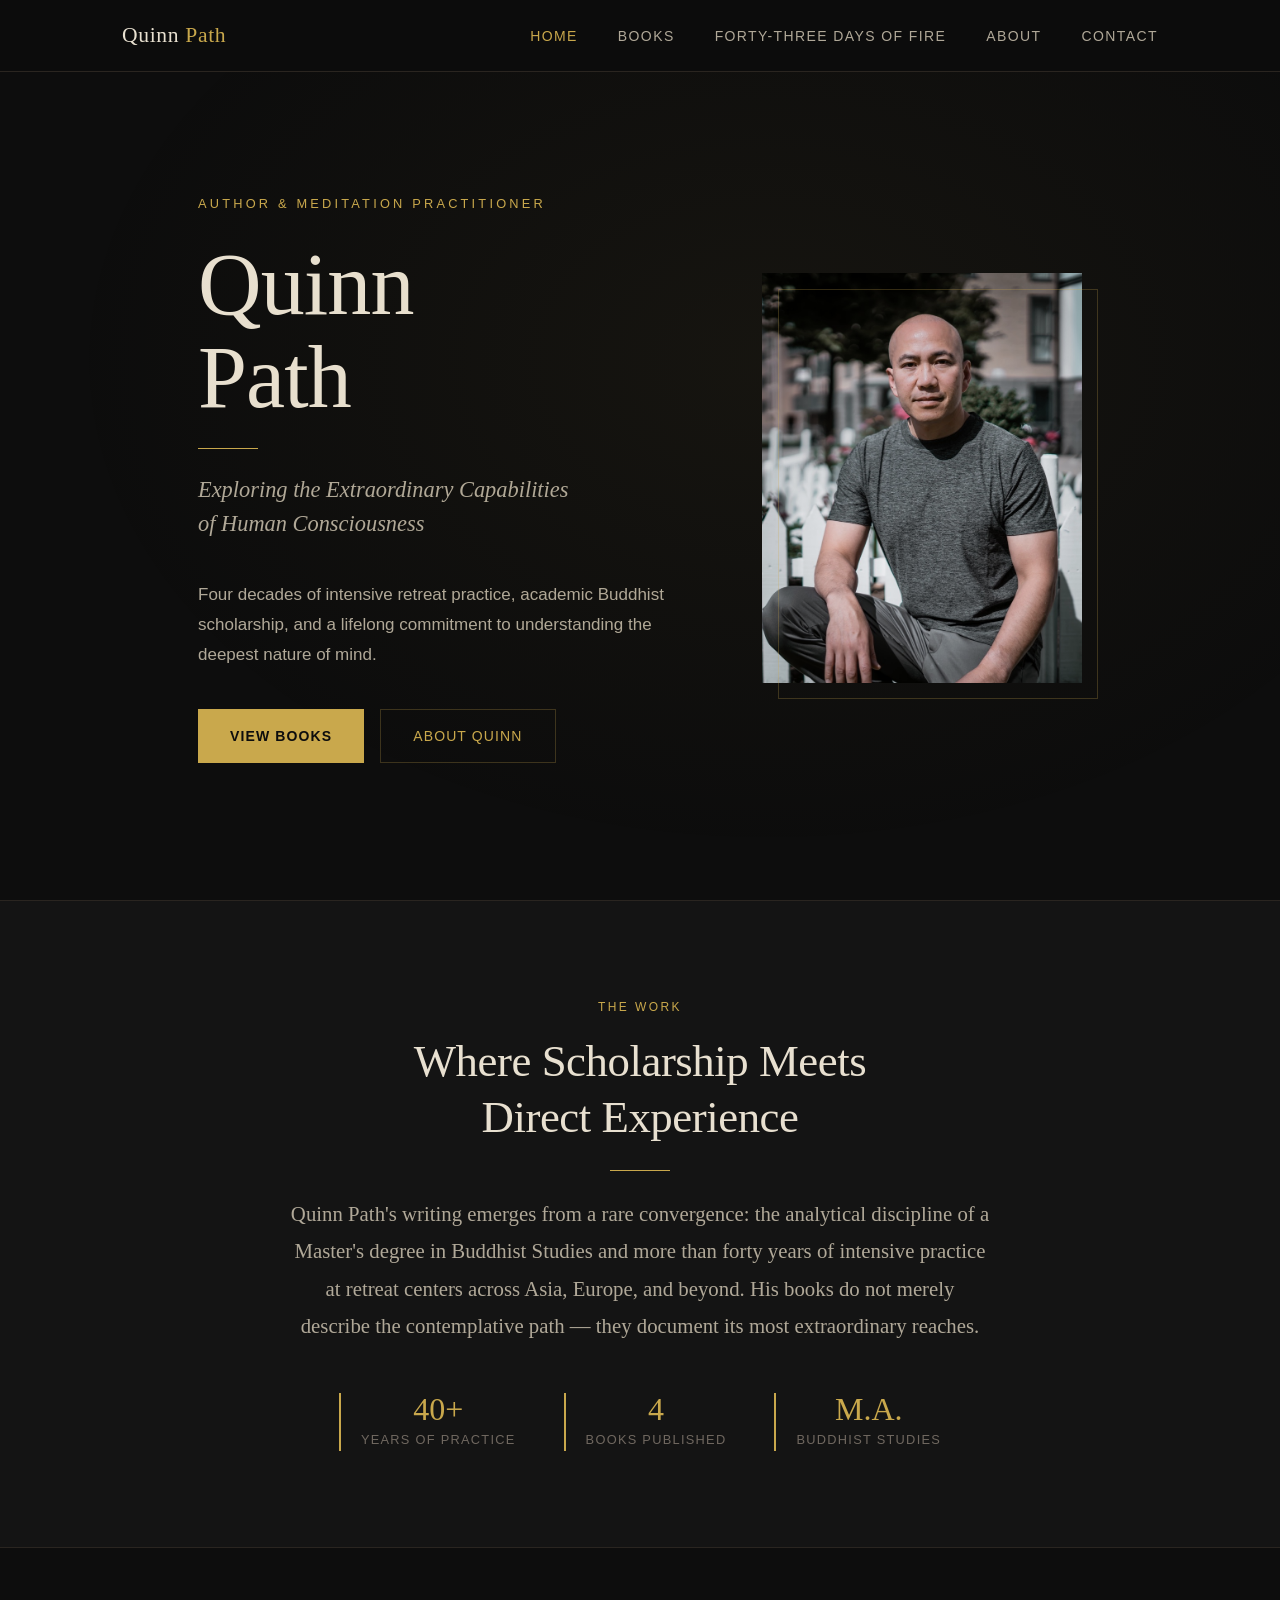
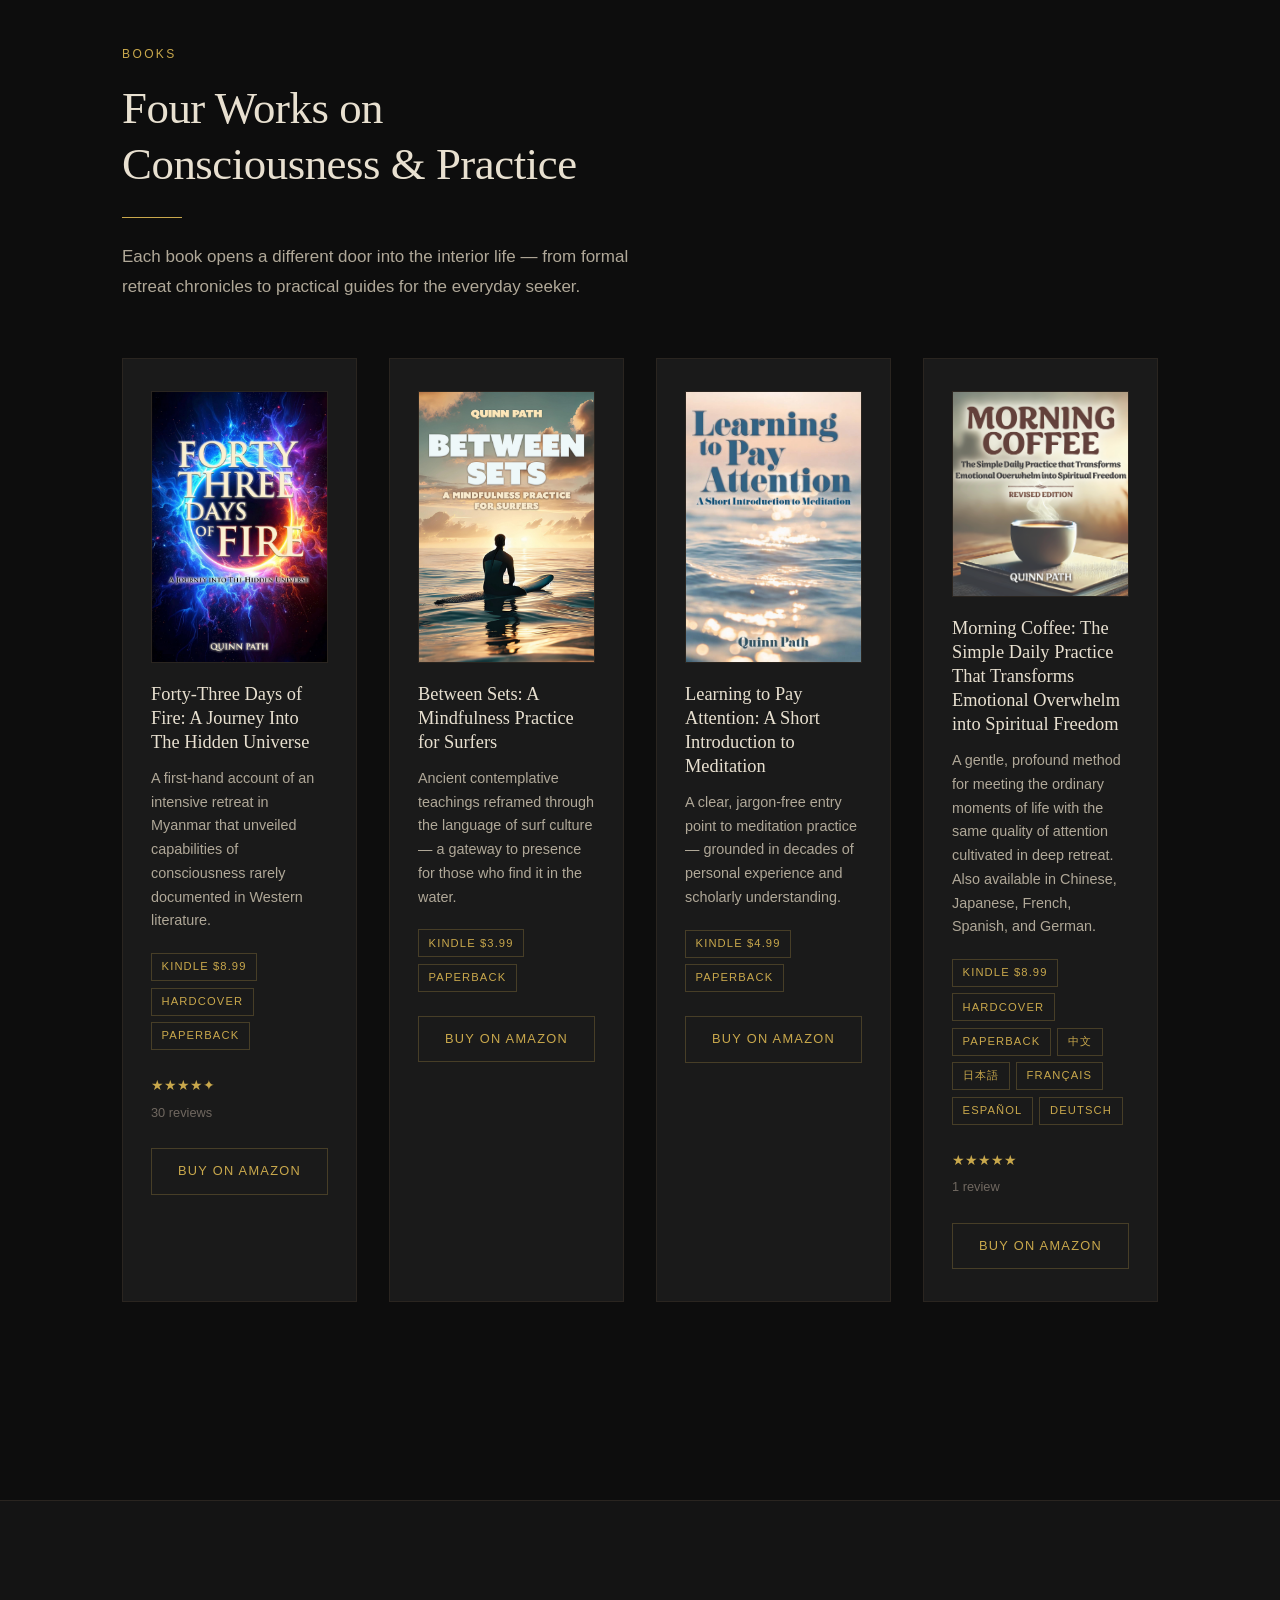
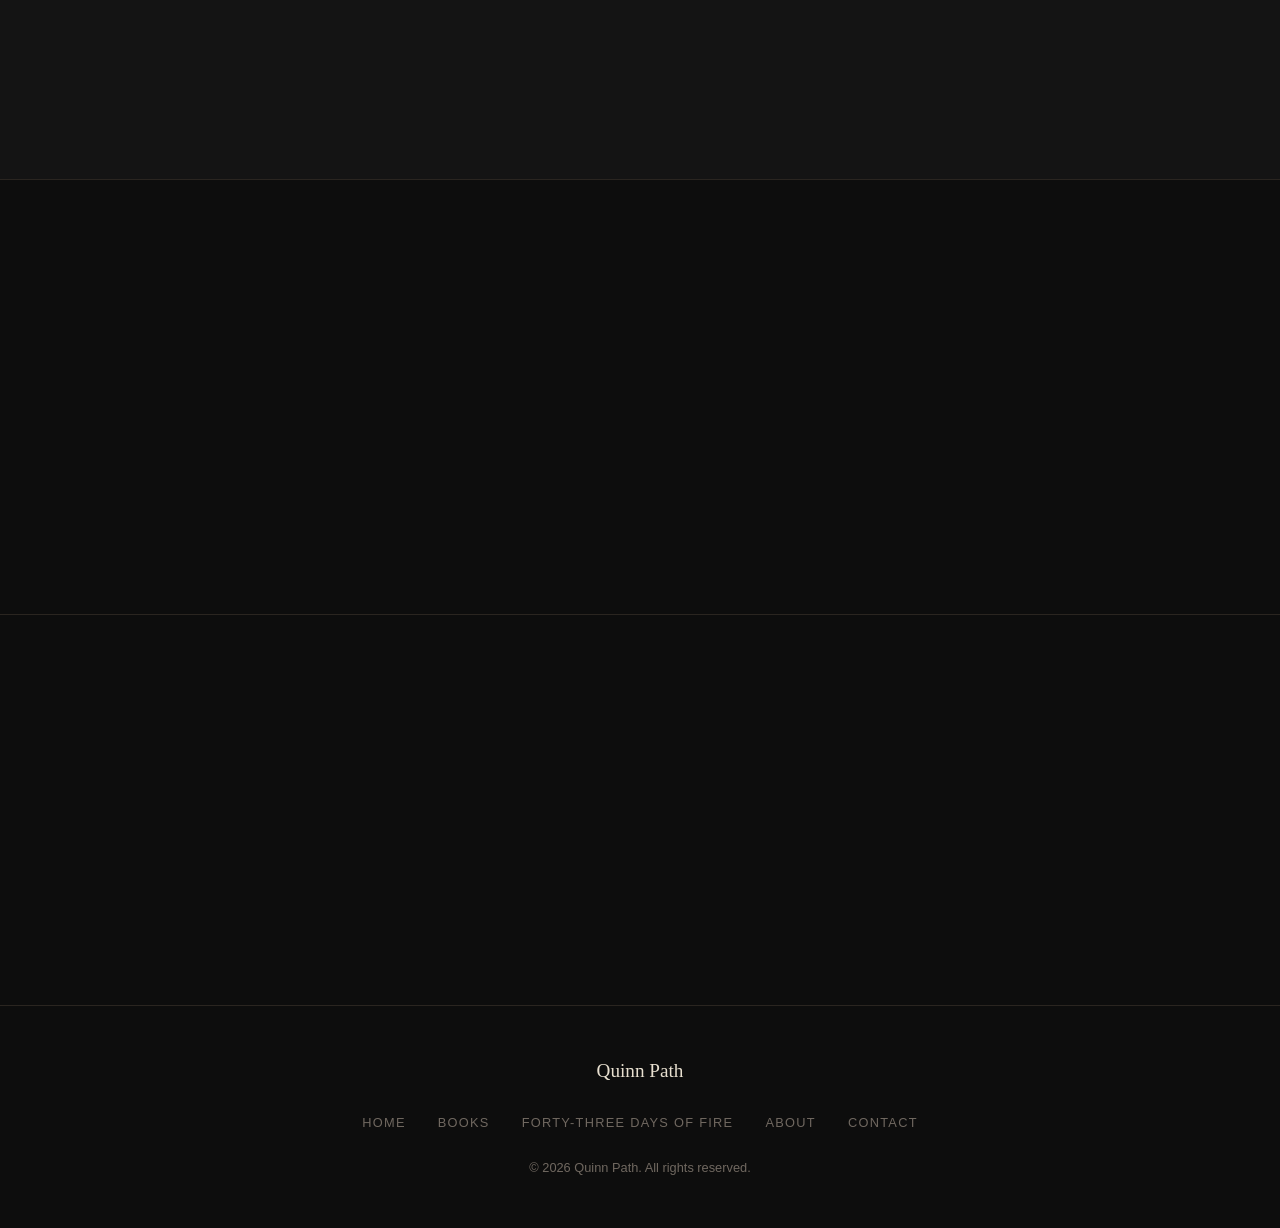
==== commit 4dc03b6a: "Add MailerLite newsletter signup form to Home page" ====
--- a/index.html
+++ b/index.html
@@ -10,6 +10,15 @@
   <meta property="og:description" content="Exploring the Extraordinary Capabilities of Human Consciousness">
   <meta property="og:type" content="website">
   <link rel="icon" type="image/svg+xml" href="favicon.svg">
+  <!-- MailerLite Universal -->
+  <script>
+    (function(w,d,e,u,f,l,n){w[f]=w[f]||function(){(w[f].q=w[f].q||[])
+    .push(arguments);},l=d.createElement(e),l.async=1,l.src=u,
+    n=d.getElementsByTagName(e)[0],n.parentNode.insertBefore(l,n);})
+    (window,document,'script','https://assets.mailerlite.com/js/universal.js','ml');
+    ml('account', '2211845');
+  </script>
+  <!-- End MailerLite Universal -->
   <link rel="stylesheet" href="css/styles.css">
 </head>
 <body>
@@ -187,6 +196,22 @@
     </div>
   </section>
 
+  <!-- Newsletter Signup -->
+  <section class="section" style="border-bottom:1px solid var(--border);">
+    <div class="container">
+      <div style="max-width:600px;margin:0 auto;text-align:center;" class="reveal">
+        <p class="section-label">Stay Connected</p>
+        <h2 style="margin-bottom:1rem;">Join the Mailing List</h2>
+        <div class="divider divider--center"></div>
+        <p style="color:var(--text-secondary);margin-bottom:2.5rem;">
+          Receive updates on new books, retreat reflections, and writings on
+          consciousness and contemplative practice. No spam — only substance.
+        </p>
+        <div class="ml-embedded" data-form="SwRHc8"></div>
+      </div>
+    </div>
+  </section>
+
   <!-- CTA Strip -->
   <section class="section--sm">
     <div class="container text-center">
--- a/css/styles.css
+++ b/css/styles.css
@@ -685,6 +685,52 @@
 .mb-1 { margin-bottom: 1rem; }
 .mb-2 { margin-bottom: 2rem; }
 
+/* ---------- MailerLite Form Override ---------- */
+.ml-embedded {
+  background: transparent !important;
+}
+.ml-form-embedWrapper {
+  background: transparent !important;
+}
+.ml-form-embedBody {
+  background: var(--bg-card) !important;
+  border: 1px solid var(--border) !important;
+  padding: 2rem !important;
+}
+.ml-form-embedBody .ml-form-embedContent h4,
+.ml-form-embedBody .ml-form-embedContent p {
+  color: var(--text-secondary) !important;
+}
+.ml-form-embedBody .ml-form-fieldRow input {
+  background: var(--bg-primary) !important;
+  border: 1px solid var(--border) !important;
+  color: var(--text-primary) !important;
+  font-family: var(--font-sans) !important;
+}
+.ml-form-embedBody .ml-form-fieldRow input:focus {
+  border-color: var(--gold) !important;
+}
+.ml-form-embedBody .ml-form-fieldRow button,
+.ml-form-embedBody .ml-form-embedSubmit button {
+  background: var(--gold) !important;
+  color: #0d0d0d !important;
+  font-family: var(--font-sans) !important;
+  font-weight: 600 !important;
+  letter-spacing: 0.08em !important;
+  text-transform: uppercase !important;
+  border: none !important;
+}
+.ml-form-embedBody .ml-form-fieldRow button:hover,
+.ml-form-embedBody .ml-form-embedSubmit button:hover {
+  background: var(--gold-light) !important;
+}
+.ml-form-successBody h4 {
+  color: var(--gold) !important;
+}
+.ml-form-successBody p {
+  color: var(--text-secondary) !important;
+}
+
 /* ---------- Page Transitions ---------- */
 body {
   animation: pageFadeIn 0.45s ease both;
